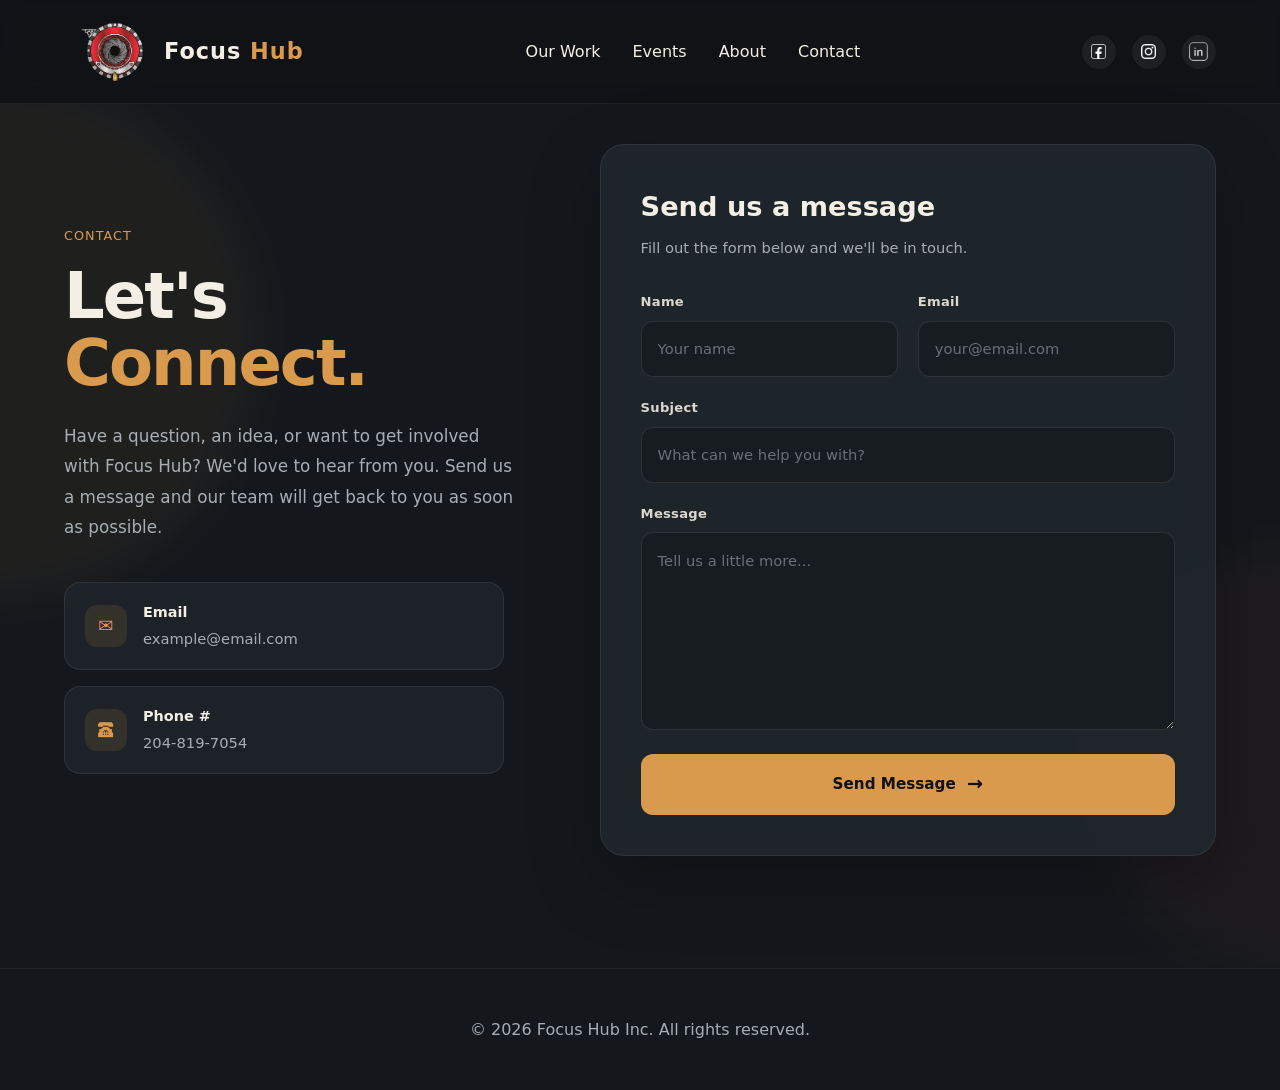
==== contact.html @ 1ea3e0cc "Add files via upload" ====
<!DOCTYPE html>
<html lang="en">
<head>
<meta charset="UTF-8">
<meta name="viewport" content="width=device-width, initial-scale=1">
<title>Focus Hub Inc. | Amplifying Indigenous & Immigrant Stories</title>
<link rel="stylesheet" href="styles.css">
</head>
<body>

<header>
  <div class="brand">
    <img src="images/logo.png" alt="Focus Hub">
    <a href="index.html" class="logo">Focus <span>Hub</span></a>
  </div>
  <nav>
    <ul>
      <li><a href="whatwedo.html">Our Work</a></li>
      <li><a href="events.html">Events</a></li>
      <li><a href="hiring.html">About</a></li>
      <li><a href="contact.html">Contact</a></li>
    </ul>
  </nav>
  <div class="socials">
    <a href="https://www.facebook.com/profile.php?id=61550973968345" target="_blank" aria-label="Facebook"><img src="images/facebookLogo.png" height="15"></a>
    <a href="https://www.instagram.com/we.are.focushub/" target="_blank" aria-label="Instagram"><img src="images/instaLogo.png" height="15"></a>
    <a href="https://www.linkedin.com/company/focus-hub-inc/" target="_blank" aria-label="LinkedIn"><img src="images/linkedin.png" height="25" style="filter: brightness(0) invert(1);" alt="White Logo"></a>
  </div>
</header>

<section id="contact" class="contact-page">
  <div class="contact-container">

    <div class="contact-intro reveal">
      <div class="eyebrow">CONTACT</div>
      <h1>Let's <span>Connect.</span></h1>
      <p>
        Have a question, an idea, or want to get involved with Focus Hub?
        We'd love to hear from you. Send us a message and our team will
        get back to you as soon as possible.
      </p>

      <div class="contact-details">
        <a class="contact-detail-card" href="mailto:example@email.com">
          <div class="contact-icon">✉</div>
          <div><strong>Email</strong><span>example@email.com</span></div>
        </a>

        <div class="contact-detail-card">
          <div class="contact-icon">🕿</div>
          <div><strong>Phone #</strong><span>204-819-7054</span></div>
        </div>
      </div>
    </div>

    <div class="contact-form-card reveal">
      <div class="form-heading">
        <h2>Send us a message</h2>
        <p>Fill out the form below and we'll be in touch.</p>
      </div>

      <form class="contact-form" action="#" method="POST">
        <div class="form-row">
          <div class="form-group">
            <label for="name">Name</label>
            <input type="text" id="name" name="name" placeholder="Your name"
                   autocomplete="name" required>
          </div>
          <div class="form-group">
            <label for="email">Email</label>
            <input type="email" id="email" name="email"
                   placeholder="your@email.com" autocomplete="email" required>
          </div>
        </div>

        <div class="form-group">
          <label for="subject">Subject</label>
          <input type="text" id="subject" name="subject"
                 placeholder="What can we help you with?" required>
        </div>

        <div class="form-group">
          <label for="message">Message</label>
          <textarea id="message" name="message" rows="7"
                    placeholder="Tell us a little more..." required></textarea>
        </div>

        <button class="contact-submit" type="submit">
          Send Message <span>→</span>
        </button>
      </form>
    </div>

  </div>
</section>

<footer>
  © 2026 Focus Hub Inc. All rights reserved.
</footer>

<script src="script.js"></script>
</body>
</html>
---- styles.css ----
:root{
  --bg: #14181c;
  --bg-alt: #1b2126;
  --card: #20272d;
  --accent: #d99a4e;   /* prairie wheat / film-reel amber */
  --accent2: #b5563a;  /* clay / prairie soil */
  --text: #f4efe4;
  --muted: #a7aeb3;
  --line: rgba(244,239,228,0.08);
  --max: 1180px;
}
*{margin:0;padding:0;box-sizing:border-box;}
body{
  font-family: 'Segoe UI', system-ui, sans-serif;
  background: var(--bg);
  color: var(--text);
  line-height: 1.6;
  -webkit-font-smoothing:antialiased;
}
a{color:inherit;text-decoration:none;}

/* Header */
header{
  position: fixed;
  top:0; left:0; right:0;
  z-index: 100;
  display:flex; justify-content:space-between; align-items:center;
  padding: 1.2rem 5%;
  background: rgba(15,17,21,0.75);
  backdrop-filter: blur(10px);
  border-bottom: 1px solid rgba(255,255,255,0.06);
}
.logo{font-size:1.4rem; font-weight:700; letter-spacing:1px;}
.logo span{color:var(--accent);}
nav ul{display:flex; gap:2rem; list-style:none;}
nav a{font-weight:500; transition:color .2s;}
nav a:hover{color:var(--accent);}
.socials{display:flex; gap:1rem;}
.socials a{width:34px;height:34px;border-radius:50%;background:rgba(255,255,255,0.06);
  display:flex;align-items:center;justify-content:center;font-size:.9rem;transition:.2s;}
.socials a:hover{background:var(--accent); color:#000;}

/* Hero */
.hero{
  position:relative;
  height:100vh;
  display:flex; align-items:center; justify-content:center;
  text-align:center;
  overflow:hidden;
}
.hero-bg{
  position:absolute; inset:0;
  background: url('https://static.wixstatic.com/media/11062b_9fb4ed3bb8f74b46b76a8df7dc639859~mv2.jpeg') center/cover no-repeat;
  filter: brightness(0.4);
}

.whatwedo-bg{
  position:absolute; inset:0;
  background: url('images/kids.JPG') center/cover no-repeat;
  filter: brightness(0.4);
}

.hiring-bg{
  position:absolute; inset:0;
  background: url('images/about.png') center/cover no-repeat;
  filter: brightness(0.4);
}

.hero-content{position:relative; z-index:2; max-width:800px; padding:0 1.5rem;}
.hero-content h1{
  font-size: clamp(2.2rem, 5vw, 4rem);
  margin-bottom:1.2rem;
  font-weight:800;
}
.hero-content h1 .highlight{color:var(--accent);}
.hero-content p{
  color:var(--muted);
  font-size:1.1rem;
  margin-bottom:2rem;
}
.btn{
  display:inline-block;
  padding:0.9rem 2.2rem;
  background:var(--accent);
  color:#0f1115;
  font-weight:700;
  border-radius:50px;
  transition:.2s;
}
.btn:hover{background:var(--accent2); transform:translateY(-2px);}
.btn.outline{
  background:transparent;
  border:2px solid var(--accent);
  color:var(--accent);
  margin-left:1rem;
}
.btn.outline:hover{background:var(--accent); color:#0f1115;}

/* Sections */
section{padding: 6rem 5%;}
.section-title{
  text-align:center;
  font-size:2.4rem;
  margin-bottom:1rem;
  font-weight:800;
}
.section-sub{
  text-align:center;
  color:var(--muted);
  max-width:650px;
  margin: 0 auto 3.5rem;
}

/* Cards grid */
.grid{
  max-width:var(--max);
  margin:0 auto;
  display:grid;
  grid-template-columns:repeat(auto-fit,minmax(260px,1fr));
  gap:2rem;
}
.card{
  background:var(--bg-alt);
  border-radius:16px;
  padding:2.2rem;
  text-align:center;
  border:1px solid rgba(255,255,255,0.05);
  transition:.3s;
}
.card:hover{
  transform: translateY(-6px);
  border-color: var(--accent);
}
.card .num{
  font-size:2.4rem;
  font-weight:800;
  color:var(--accent);
  margin-bottom:1rem;
}
.card h3{margin-bottom:.8rem; font-size:1.3rem;}
.card p{color:var(--muted); font-size:.95rem;}

/* About */
.about{
  background:var(--bg-alt);
}
.about-grid{
  max-width:var(--max);
  margin:0 auto;
  display:grid;
  grid-template-columns: 1fr 1fr;
  gap:3rem;
  align-items:center;
}
.about img{width:100%; border-radius:16px;}
.about h2{font-size:2.2rem; margin-bottom:1.2rem;}
.about p{color:var(--muted); margin-bottom:1.2rem;}
@media(max-width:768px){.about-grid{grid-template-columns:1fr;}}

/* Contact / CTA */
.cta{
  text-align:center;
  background: linear-gradient(135deg, var(--accent), var(--accent2));
  color:#0f1115;
  border-radius:24px;
  padding:4rem 2rem;
  max-width:var(--max);
  margin:0 auto;
}
.cta h2{font-size:2.2rem; margin-bottom:1rem;}
.cta .btn{background:#0f1115; color:#fff;}
.cta .btn:hover{background:#222;}

/* Footer */
footer{
  text-align:center;
  padding:3rem 5%;
  color:var(--muted);
  border-top:1px solid rgba(255,255,255,0.06);
}

/* Scroll-reveal animation */
.reveal{
  opacity:0;
  transform: translateY(30px);
  transition: opacity .6s ease, transform .6s ease;
}
.reveal.visible{
  opacity:1;
  transform: translateY(0);
}

@media(max-width:768px){
  nav{display:none;}
}

/* ---------- RAIL ---------- */
.rail{
  position:fixed;
  top:50%;
  left:16px;
  transform:translateY(-50%);
  height:220px;
  width:14px;
  background:var(--rail);
  border-radius:8px;
  display:flex;
  flex-direction:column;
  justify-content:center;
  gap:0;
  z-index:100;
  transition:width .35s cubic-bezier(.4,0,.2,1);
  overflow:hidden;
  box-shadow:0 4px 20px rgba(0,0,0,.15);
}

.rail:hover{
  width:220px;
}

.rail-item{
  position:relative;
  display:flex;
  align-items:center;
  height:33.33%;
  cursor:pointer;
}

/* thin segment indicator, always visible */
.rail-bar{
  width:14px;
  min-width:14px;
  height:100%;
  background:#3a3a3a;
  transition:background .25s ease;
}

.rail-item.active .rail-bar{
  background:var(--accent);
}

.rail-item:hover .rail-bar{
  background:var(--accent);
}

/* label revealed on rail hover */
.rail-label{
  white-space:nowrap;
  color:#eee;
  font-size:14px;
  letter-spacing:.03em;
  padding-left:18px;
  opacity:0;
  transform:translateX(-8px);
  transition:opacity .25s ease .05s, transform .25s ease .05s;
}

.rail:hover .rail-label{
  opacity:1;
  transform:translateX(0);
}

.rail-item.active .rail-label{
  color:var(--accent);
  font-weight:600;
}

.rail-index{
  color:var(--muted);
  font-size:11px;
  margin-right:10px;
  font-variant-numeric:tabular-nums;
}

.rail-item.active .rail-index{
  color:var(--accent);
}

/* ---------- CONTENT ---------- */
.content{
  width:100%;
  padding:0 8vw 0 200px;
}

.panel{
  width:100%;
  min-height:100vh;
  gap:6vw;
  align-items:center;
  grid-template-columns:1fr 1fr;
  display:grid;
  padding:80px 0;
}

.panel h1{
  font-size:2.4rem;
  margin:0 0 .6rem;
  line-height:1.1;
}

.panel p{
  line-height:1.7;
  color:#4a4a44;
  max-width:44ch;
}

.eyebrow{
  color:var(--accent);
  font-size:.8rem;
  letter-spacing:.08em;
  text-transform:uppercase;
  margin-bottom:.8rem;
}

/* image side */
.media{
  position:relative;
  width:100%;
}

.media img{
  width:100%;
  height:auto;
  display:block;
  border-radius:10px;
  box-shadow:0 12px 30px rgba(0,0,0,.15);
}

.media-link{
  position:absolute;
  right:14px;
  bottom:14px;
  background:var(--ink);
  color:#fff;
  text-decoration:none;
  font-size:.8rem;
  letter-spacing:.02em;
  padding:9px 16px;
  border-radius:999px;
  display:inline-flex;
  align-items:center;
  gap:6px;
  box-shadow:0 6px 16px rgba(0,0,0,.25);
  transition:background .2s ease, transform .2s ease;
}

.media-link:hover{
  background:var(--accent);
  transform:translateY(-2px);
}

.media-link svg{
  width:12px;
  height:12px;
}

@media (max-width: 780px){
  .panel{
    grid-template-columns:1fr;
    min-height:auto;
    padding:60px 0;
  }
  .content{
    padding:0 8vw 0 60px;
  }
}

/* ---------- MISSION QUOTE ---------- */
.mission{
  padding:6rem 5%;
  border-bottom:1px solid var(--line);
}
.mission-inner{
  max-width:820px;
  margin:0 auto;
  text-align:center;
  position:relative;
}
.mission-mark{
  font-family:'Fraunces', serif;
  font-size:4rem;
  color:var(--accent);
  line-height:1;
  margin-bottom:.5rem;
  opacity:.7;
}
.mission p{
  font-family:'Fraunces', serif;
  font-size:clamp(1.4rem, 2.6vw, 2rem);
  font-weight:400;
  line-height:1.4;
  color:#ece7da;
}
.mission-sub{
  margin-top:1.6rem;
  color:var(--muted);
  font-family:'Inter', sans-serif !important;
  font-size:.95rem !important;
}
 
/* ---------- WHAT WE DO ---------- */
section{padding:6rem 5%;}
.section-head{
  max-width:var(--max);
  margin:0 auto 3rem;
}
.section-head .eyebrow{margin-bottom:.8rem;}
.section-head h2{
  font-size:clamp(1.8rem, 3vw, 2.4rem);
  font-weight:600;
}
.section-head p{
  color:var(--muted);
  max-width:56ch;
  margin-top:.8rem;
}
 
.grid3{
  max-width:var(--max);
  margin:0 auto;
  display:grid;
  grid-template-columns:repeat(auto-fit,minmax(260px,1fr));
  gap:1.6rem;
}
.pillar{
  background:var(--card);
  border:1px solid var(--line);
  border-radius:18px;
  padding:2.2rem;
  transition:.25s;
}
.pillar:hover{
  border-color:var(--accent);
  transform:translateY(-5px);
}
.pillar .tag{
  font-size:.75rem;
  letter-spacing:.1em;
  text-transform:uppercase;
  color:var(--accent);
  font-weight:700;
  margin-bottom:1rem;
  display:block;
}
.pillar h3{font-size:1.25rem; margin-bottom:.7rem; font-weight:600;}
.pillar p{color:var(--muted); font-size:.95rem;}
 
/* ---------- ABOUT / BEHIND THE SCENES ---------- */
.about{background:var(--bg-alt);}
.about-grid{
  max-width:var(--max);
  margin:0 auto;
  display:grid;
  grid-template-columns:1fr 1.15fr;
  gap:3.5rem;
  align-items:center;
}
.about-media{position:relative;}
.about-media img{
  border-radius:16px;
  box-shadow:0 20px 50px rgba(0,0,0,.4);
}
.about-media-cap{
  position:absolute;
  left:16px; bottom:-16px;
  background:var(--bg);
  border:1px solid var(--line);
  padding:.6rem 1rem;
  border-radius:10px;
  font-size:.78rem;
  color:var(--muted);
}
.about-text h2{font-size:2rem; margin-bottom:1.1rem; font-weight:600;}
.about-text p{color:var(--muted); margin-bottom:1.1rem;}
.about-text ul{list-style:none; margin-top:1.4rem; display:grid; gap:.8rem;}
.about-text li{
  display:flex; align-items:baseline; gap:.7rem;
  font-size:.95rem; color:#d8d3c6;
}
.about-text li::before{
  content:'';
  width:6px; height:6px;
  border-radius:50%;
  background:var(--accent);
  flex-shrink:0;
  transform:translateY(-2px);
}
 
@media(max-width:900px){
  .about-grid{grid-template-columns:1fr;}
}
 
/* ---------- OPEN ROLES ---------- */
.roles-frame-wrap{
  max-width:var(--max);
  margin:0 auto;
  border:1px solid var(--line);
  border-radius:20px;
  overflow:hidden;
  background:var(--card);
}
.roles-frame-bar{
  display:flex;
  align-items:center;
  justify-content:space-between;
  padding:.9rem 1.4rem;
  border-bottom:1px solid var(--line);
  font-size:.85rem;
  color:var(--muted);
}
.roles-frame-bar a{
  color:var(--accent);
  font-weight:600;
  display:inline-flex;
  align-items:center;
  gap:.4rem;
}
.roles-frame-bar a:hover{color:var(--accent2);}
.roles-dots{display:flex; gap:6px;}
.roles-dots span{width:9px; height:9px; border-radius:50%; background:#3a4148;}
 
iframe.roles-frame{
  width:100%;
  height:640px;
  border:0;
  display:block;
  background:#fff;
}
 
.roles-fallback{
  display:none;
  padding:3.5rem 2rem;
  text-align:center;
  color:var(--muted);
}
.roles-fallback.show{display:block;}

.calendar-section {
  max-width: 1100px;
  margin: 100px auto;
  padding: 0 20px;
  text-align: center;
}

.calendar-header {
  margin-bottom: 20px;
}

.calendar-header h2 {
  font-size: 36px;
  font-weight: 700;
  margin-bottom: 10px;
  color: var(--accent);
}

.calendar-header p {
  font-size: 25px;
  color: #6b7280;
  margin: 0;
}

.calendar-wrapper {
  width: 100%;
  background: white;
  border-radius: 24px;
  overflow: hidden;

  /* subtle depth */
  box-shadow:
    0 10px 30px rgba(0, 0, 0, 0.08),
    0 2px 8px rgba(0, 0, 0, 0.04);

  border: 1px solid #eeeeee;
}

.calendar-wrapper iframe {
  display: block;
  width: 100%;
  height: 700px;
  border: none;
}

/* ---------- CONTACT PAGE ---------- */
.contact-page{
  position:relative;
  min-height:calc(100vh - 80px);
  padding:9rem 5% 7rem;
  overflow:hidden;
}
.contact-page::before,.contact-page::after{
  content:"";position:absolute;border-radius:50%;pointer-events:none;
  filter:blur(20px);opacity:.055;
}
.contact-page::before{width:520px;height:520px;top:8%;left:-260px;background:var(--accent);}
.contact-page::after{width:420px;height:420px;right:-220px;bottom:0;background:var(--accent2);}
.contact-container{
  position:relative;z-index:1;max-width:var(--max);margin:0 auto;
  display:grid;grid-template-columns:.85fr 1.15fr;gap:5rem;align-items:center;
}
.contact-intro .eyebrow{margin-bottom:1rem;}
.contact-intro h1{
  font-size:clamp(2.8rem,5vw,4.5rem);line-height:1.05;margin-bottom:1.5rem;
  font-weight:800;letter-spacing:-.03em;
}
.contact-intro h1 span{color:var(--accent);}
.contact-intro>p{max-width:48ch;color:var(--muted);font-size:1.05rem;line-height:1.8;}
.contact-details{margin-top:2.5rem;display:grid;gap:1rem;max-width:440px;}
.contact-detail-card{
  display:flex;align-items:center;gap:1rem;padding:1.15rem 1.25rem;
  background:rgba(32,39,45,.72);border:1px solid var(--line);border-radius:16px;
  transition:.25s ease;
}
.contact-detail-card:hover{
  transform:translateX(5px);border-color:rgba(217,154,78,.55);background:var(--card);
}
.contact-icon{
  width:42px;height:42px;flex:0 0 42px;display:flex;align-items:center;
  justify-content:center;border-radius:12px;background:rgba(217,154,78,.12);
  color:var(--accent);font-size:1.15rem;
}
.contact-detail-card strong{display:block;color:var(--text);font-size:.9rem;margin-bottom:.15rem;}
.contact-detail-card span{display:block;color:var(--muted);font-size:.92rem;}
.contact-form-card{
  background:rgba(32,39,45,.88);border:1px solid var(--line);border-radius:24px;
  padding:2.5rem;box-shadow:0 24px 70px rgba(0,0,0,.28);backdrop-filter:blur(12px);
}
.form-heading{margin-bottom:2rem;}
.form-heading h2{font-size:1.7rem;margin-bottom:.45rem;}
.form-heading p{color:var(--muted);font-size:.92rem;}
.contact-form{display:flex;flex-direction:column;gap:1.25rem;}
.form-row{display:grid;grid-template-columns:1fr 1fr;gap:1.25rem;}
.form-group{display:flex;flex-direction:column;gap:.55rem;}
.form-group label{color:#ddd8cd;font-size:.82rem;font-weight:600;letter-spacing:.02em;}
.form-group input,.form-group textarea{
  width:100%;padding:.95rem 1rem;border:1px solid rgba(244,239,228,.1);
  border-radius:12px;outline:none;background:#171c20;color:var(--text);
  font:inherit;font-size:.92rem;transition:border-color .2s,box-shadow .2s,background .2s;
}
.form-group input{min-height:50px;}
.form-group textarea{resize:vertical;min-height:150px;}
.form-group input::placeholder,.form-group textarea::placeholder{color:#687078;}
.form-group input:focus,.form-group textarea:focus{
  border-color:var(--accent);background:#151a1e;box-shadow:0 0 0 3px rgba(217,154,78,.1);
}
.contact-submit{
  margin-top:.25rem;width:100%;min-height:54px;border:0;border-radius:12px;
  padding:.95rem 1.4rem;background:var(--accent);color:#0f1115;font:inherit;
  font-weight:700;font-size:.95rem;cursor:pointer;display:flex;align-items:center;
  justify-content:center;gap:.7rem;transition:.2s ease;
}
.contact-submit span{font-size:1.2rem;transition:transform .2s ease;}
.contact-submit:hover{
  background:#e2a65a;transform:translateY(-2px);box-shadow:0 8px 24px rgba(217,154,78,.2);
}
.contact-submit:hover span{transform:translateX(4px);}
.contact-submit:active{transform:translateY(0);}
@media(max-width:900px){
  .contact-container{grid-template-columns:1fr;gap:3rem;max-width:700px;}
  .contact-intro h1{font-size:3.2rem;}
}
@media(max-width:600px){
  .contact-page{padding:7rem 5% 5rem;}
  .contact-form-card{padding:1.5rem;border-radius:20px;}
  .form-row{grid-template-columns:1fr;}
  .contact-intro h1{font-size:2.7rem;}
} 

.brand {
  display: flex;
  align-items: center;
  gap: 0px;
}

.brand img {
  width: 100px;
  height: 65px;
  object-fit: contain;
}
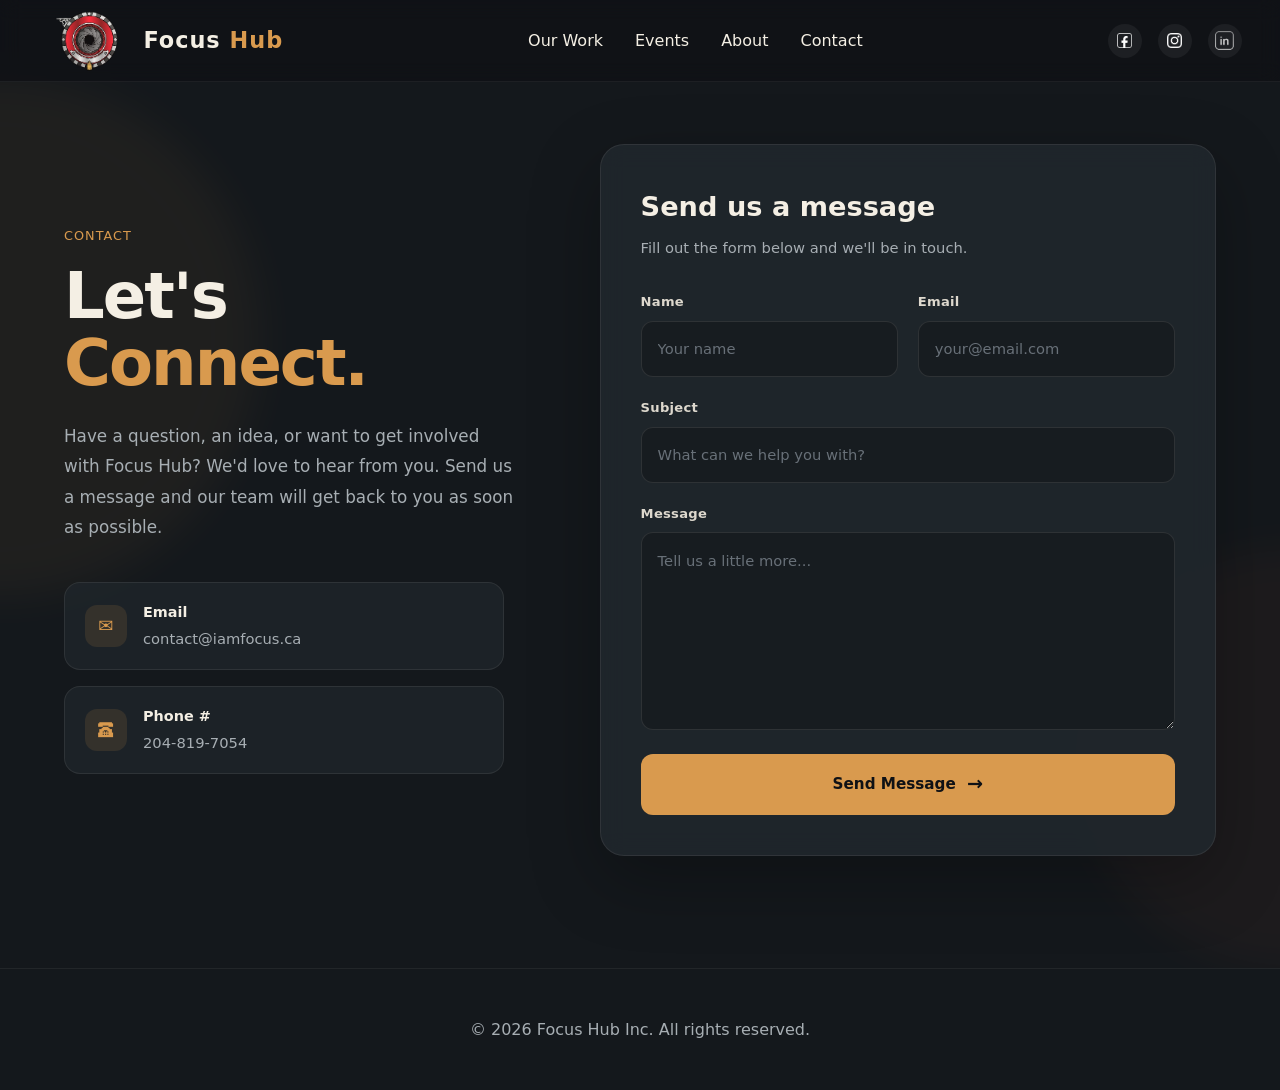
==== commit 8a4466f1: "new file:   .vscode/settings.json 	modified:   contact.html 	modified:   hiring.html 	new file:   im" ====
--- a/contact.html
+++ b/contact.html
@@ -12,6 +12,11 @@
   <div class="brand">
     <img src="images/logo.png" alt="Focus Hub">
     <a href="index.html" class="logo">Focus <span>Hub</span></a>
+  </div>
+  <div class="hamburger">
+    <span class="bar"></span>
+    <span class="bar"></span>
+    <span class="bar"></span>
   </div>
   <nav>
     <ul>
@@ -43,7 +48,7 @@
       <div class="contact-details">
         <a class="contact-detail-card" href="mailto:example@email.com">
           <div class="contact-icon">✉</div>
-          <div><strong>Email</strong><span>example@email.com</span></div>
+          <div><strong>Email</strong><span>contact@iamfocus.ca</span></div>
         </a>
 
         <div class="contact-detail-card">
--- a/styles.css
+++ b/styles.css
@@ -25,7 +25,9 @@
   top:0; left:0; right:0;
   z-index: 100;
   display:flex; justify-content:space-between; align-items:center;
-  padding: 1.2rem 5%;
+  /* padding: 1.2rem 5%; */
+  padding: 0.5rem;
+  padding-inline: 3%;
   background: rgba(15,17,21,0.75);
   backdrop-filter: blur(10px);
   border-bottom: 1px solid rgba(255,255,255,0.06);
@@ -43,7 +45,9 @@
 /* Hero */
 .hero{
   position:relative;
-  height:100vh;
+  min-height:100vh;
+  padding-top:9rem;
+  padding-bottom:5rem;
   display:flex; align-items:center; justify-content:center;
   text-align:center;
   overflow:hidden;
@@ -66,9 +70,10 @@
   filter: brightness(0.4);
 }
 
-.hero-content{position:relative; z-index:2; max-width:800px; padding:0 1.5rem;}
+.hero-content{position:relative; z-index:2; max-width:900px; padding:0 1.5rem;}
 .hero-content h1{
   font-size: clamp(2.2rem, 5vw, 4rem);
+  line-height:1.1;
   margin-bottom:1.2rem;
   font-weight:800;
 }
@@ -155,7 +160,7 @@
 .about img{width:100%; border-radius:16px;}
 .about h2{font-size:2.2rem; margin-bottom:1.2rem;}
 .about p{color:var(--muted); margin-bottom:1.2rem;}
-@media(max-width:768px){.about-grid{grid-template-columns:1fr;}}
+
 
 /* Contact / CTA */
 .cta{
@@ -668,11 +673,132 @@
 .brand {
   display: flex;
   align-items: center;
-  gap: 0px;
+  gap: 5px;
 }
 
 .brand img {
+  align-items: center;
   width: 100px;
   height: 65px;
   object-fit: contain;
-}+}
+
+
+.hamburger {
+  display: none;
+  flex-direction: column;
+  justify-content: space-between;
+  width: 30px;
+  height: 21px;
+  cursor: pointer;
+}
+
+/* Style the three individual lines */
+.hamburger .bar {
+  height: 3px;
+  width: 100%;
+  background-color: var(--text);
+  border-radius: 5px;
+  transition: all 0.3s ease;
+}
+
+/* The Animation into an X */
+.hamburger.is-active .bar:nth-child(1) {
+  transform: translateY(9px) rotate(45deg);
+}
+
+.hamburger.is-active .bar:nth-child(2) {
+  opacity: 0; /* Hides the middle line */
+}
+
+.hamburger.is-active .bar:nth-child(3) {
+  transform: translateY(-9px) rotate(-45deg);
+}
+
+/* Mobile settings */
+@media (max-width: 768px) {
+  .hamburger {
+    display: flex; /* Show hamburger on phones */
+  }
+  .socials {
+    display: none; /* Optional: hides social icons on phones to save space */
+  }
+  nav {
+    display: none; /* Hide the links by default */
+    position: absolute;
+    top: 100%; /* Pushes the menu right below the header */
+    left: 0;
+    width: 100%;
+    background: rgba(15,17,21,0.95);
+    padding: 1.5rem 0;
+  }
+  nav.open {
+    display: block; /* This class will be added by JavaScript when clicked */
+  }
+  nav ul {
+    flex-direction: column;
+    align-items: center;
+    gap: 15px;
+  }
+
+  /* Add this for the buttons */
+  .hero-content .btn {
+    display: block;
+    width: 100%;          /* Makes both buttons the same width */
+    max-width: 300px;     /* Prevents them from being too wide */
+    margin: 0 auto 15px;  /* Centers them and adds space below */
+  }
+  
+  .hero-content .btn.outline {
+    margin-left: auto;    /* Removes the desktop side-spacing */
+  }
+}
+/* ---------- FEATURED EVENTS ---------- */
+.featured-events{padding:5rem 5% 2rem;}
+.featured-events .section-head{text-align:center;}
+.featured-events .section-head p{margin-left:auto;margin-right:auto;}
+.events-list{max-width:var(--max);margin:0 auto;display:grid;gap:2.5rem;}
+
+.event-card{
+  display:grid;grid-template-columns:.9fr 1.1fr;
+  background:var(--card);border:1px solid var(--line);border-radius:24px;
+  overflow:hidden;transition:.3s;text-align:left;
+}
+.event-card:hover{border-color:var(--accent);transform:translateY(-4px);}
+.event-card.flip .event-media{order:0;}
+
+.event-media{position:relative;background:var(--bg-alt);}
+.event-media img{display:block;width:100%;height:100%;object-fit:cover;}
+
+.event-date-badge{
+  position:absolute;top:16px;left:16px;
+  background:var(--accent2);color:#0f1115;border-radius:14px;
+  padding:.5rem .9rem;text-align:center;line-height:1.1;
+  box-shadow:0 8px 20px rgba(0,0,0,.35);
+}
+.event-date-badge .m{display:block;font-size:.72rem;font-weight:800;letter-spacing:.12em;}
+.event-date-badge .d{display:block;font-size:1.6rem;font-weight:800;}
+
+.event-body{padding:2.5rem;display:flex;flex-direction:column;justify-content:center;text-align:left;}
+.event-body h3{font-size:1.8rem;font-weight:700;margin-bottom:1rem;line-height:1.2;}
+.event-meta{list-style:none;display:grid;gap:.5rem;margin-bottom:1.2rem;font-size:.95rem;color:#d8d3c6;}
+.event-meta li{display:flex;gap:.6rem;align-items:baseline;text-align:left;}
+.event-body>p{color:var(--muted);margin-bottom:1.2rem;}
+
+.event-tags{display:flex;flex-wrap:wrap;gap:.5rem;margin-bottom:1.8rem;}
+.event-tags span{
+  font-size:.72rem;letter-spacing:.06em;text-transform:uppercase;font-weight:600;
+  color:var(--accent);border:1px solid rgba(217,154,78,.35);
+  padding:.3rem .7rem;border-radius:999px;
+}
+
+.event-actions{display:flex;flex-wrap:wrap;gap:.8rem;}
+.event-actions .btn{padding:.85rem 1.6rem;text-align:center;}
+.event-actions .btn.outline{margin-left:0;}
+
+@media(max-width:800px){
+  .event-card{grid-template-columns:1fr;}
+  .event-card.flip .event-media{order:0;}
+  .event-body{padding:1.6rem;}
+  .event-actions .btn{flex:1 1 100%;}
+}
